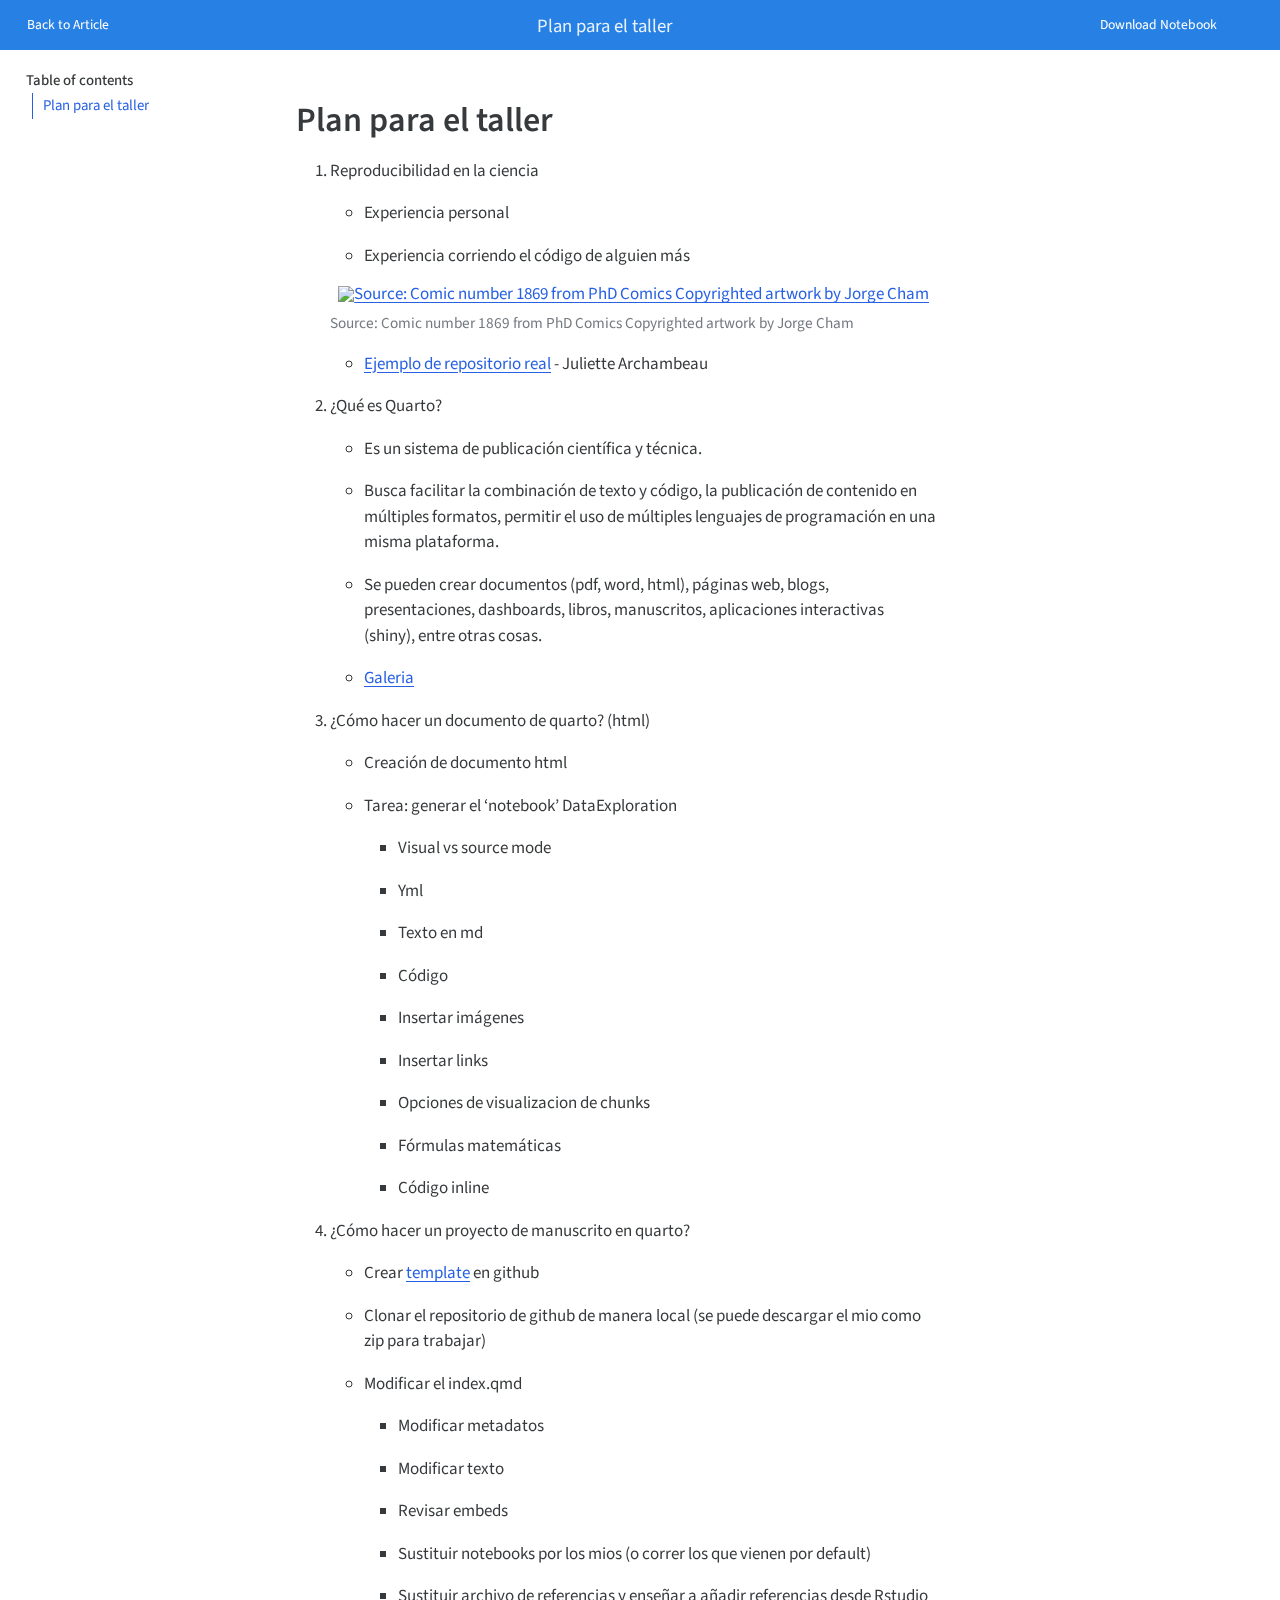
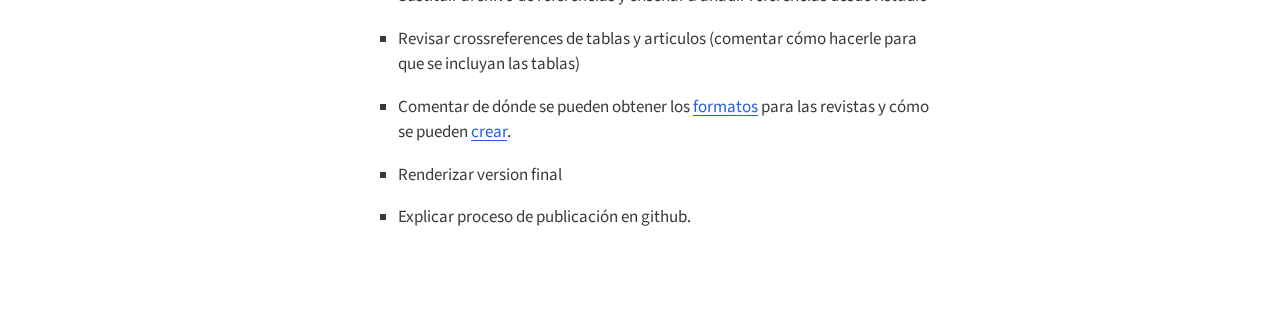
==== plan_taller-preview.html @ 6e5baad8 "Built site for gh-pages" ====
<!DOCTYPE html>
<html xmlns="http://www.w3.org/1999/xhtml" lang="en" xml:lang="en"><head>
    <meta charset="utf-8">
    <meta name="generator" content="quarto-1.7.18">

    <meta name="viewport" content="width=device-width, initial-scale=1.0, user-scalable=yes">


    <title>plan_taller</title>
    <style>
      code{white-space: pre-wrap;}
      span.smallcaps{font-variant: small-caps;}
      div.columns{display: flex; gap: min(4vw, 1.5em);}
      div.column{flex: auto; overflow-x: auto;}
      div.hanging-indent{margin-left: 1.5em; text-indent: -1.5em;}
      ul.task-list{list-style: none;}
      ul.task-list li input[type="checkbox"] {
        width: 0.8em;
        margin: 0 0.8em 0.2em -1em; /* quarto-specific, see https://github.com/quarto-dev/quarto-cli/issues/4556 */ 
        vertical-align: middle;
      }
    </style>

    <style>
      body.hypothesis-enabled #quarto-embed-header {
        padding-right: 36px;
      }

      #quarto-embed-header {
        height: 3em;
        width: 100%;
        display: flex;
        justify-content: space-between;
        align-items: center;
        border-bottom: solid 1px;
      }

      #quarto-embed-header h6 {
        font-size: 1.1em;
        padding-top: 0.6em;
        margin-left: 1em;
        margin-right: 1em;
        font-weight: 400;
      }

      #quarto-embed-header a.quarto-back-link,
      #quarto-embed-header a.quarto-download-embed {
        font-size: 0.8em;
        margin-top: 1em;
        margin-bottom: 1em;
        margin-left: 1em;
        margin-right: 1em;
      }

      .quarto-back-container {
        padding-left: 0.5em;
        display: flex;
      }

      .headroom {
          will-change: transform;
          transition: transform 200ms linear;
      }

      .headroom--pinned {
          transform: translateY(0%);
      }

      .headroom--unpinned {
          transform: translateY(-100%);
      }      
    </style>

    <script>
    window.document.addEventListener("DOMContentLoaded", function () {

      var header = window.document.querySelector("#quarto-embed-header");
      const titleBannerEl = window.document.querySelector("body > #title-block-header");
      if (titleBannerEl) {
        titleBannerEl.style.paddingTop = header.clientHeight + "px";
      }
      const contentEl = window.document.getElementById('quarto-content');
      for (const child of contentEl.children) {
        child.style.paddingTop = header.clientHeight + "px";
        child.style.marginTop = "1em";
      }

      // Use the article root if the `back` call doesn't work. This isn't perfect
      // but should typically work
      window.quartoBackToArticle = () => {
        var currentUrl = window.location.href;
        window.history.back();
        setTimeout(() => {
            // if location was not changed in 100 ms, then there is no history back
            if(currentUrl === window.location.href){              
                // redirect to site root
                window.location.href = "index.html";
            }
        }, 100);
      }

      const headroom = new window.Headroom(header, {
        tolerance: 5,
        onPin: function () {
        },
        onUnpin: function () {
        },
      });
      headroom.init();
    });
    </script>

    
<script src="site_libs/manuscript-notebook/headroom.min.js"></script>
<script src="site_libs/clipboard/clipboard.min.js"></script>
<script src="site_libs/quarto-html/quarto.js" type="module"></script>
<script src="site_libs/quarto-html/tabsets/tabsets.js" type="module"></script>
<script src="site_libs/quarto-html/popper.min.js"></script>
<script src="site_libs/quarto-html/tippy.umd.min.js"></script>
<script src="site_libs/quarto-html/anchor.min.js"></script>
<link href="site_libs/quarto-html/tippy.css" rel="stylesheet">
<link href="site_libs/quarto-html/quarto-syntax-highlighting-dark-2a7909330866b3c20f189e72479ef8f7.css" rel="stylesheet" class="quarto-color-scheme quarto-color-alternate" id="quarto-text-highlighting-styles">
<link href="site_libs/quarto-html/quarto-syntax-highlighting-c1a710b87fdbbc261b299828f9835b21.css" rel="stylesheet" class="quarto-color-scheme" id="quarto-text-highlighting-styles">
<script src="site_libs/bootstrap/bootstrap.min.js"></script>
<link href="site_libs/bootstrap/bootstrap-icons.css" rel="stylesheet">
<link href="site_libs/bootstrap/bootstrap-dark-2dfec12b44bdbc503707ba9f1c83949a.min.css" rel="stylesheet" append-hash="true" class="quarto-color-scheme quarto-color-alternate" id="quarto-bootstrap" data-mode="light">
<link href="site_libs/bootstrap/bootstrap-2dfec12b44bdbc503707ba9f1c83949a.min.css" rel="stylesheet" append-hash="true" class="quarto-color-scheme" id="quarto-bootstrap" data-mode="light">
<script src="site_libs/quarto-contrib/glightbox/glightbox.min.js"></script>
<link href="site_libs/quarto-contrib/glightbox/glightbox.min.css" rel="stylesheet">
<link href="site_libs/quarto-contrib/glightbox/lightbox.css" rel="stylesheet">
     <script async="" src="https://hypothes.is/embed.js"></script>
<script>
  window.document.addEventListener("DOMContentLoaded", function (_event) {
    document.body.classList.add('hypothesis-enabled');
  });
</script>  
      </head>

  <body class="quarto-notebook quarto-light">
    <div id="quarto-embed-header" class="headroom fixed-top bg-primary">
      
      <a onclick="window.quartoBackToArticle(); return false;" class="btn btn-primary quarto-back-link" href=""><i class="bi bi-caret-left"></i> Back to Article</a>
      <h6><i class="bi bi-journal-code"></i> Plan para el taller</h6>

            <a href="./plan_taller.md" class="btn btn-primary quarto-download-embed" download="plan_taller.md">Download Notebook</a>
          </div>

     <div id="quarto-content" class="page-columns page-rows-contents page-layout-article toc-left">
<div id="quarto-sidebar-toc-left" class="sidebar toc-left">
  <nav id="TOC" role="doc-toc" class="toc-active">
    <h2 id="toc-title">Table of contents</h2>
   
  <ul>
  <li><a href="#plan-para-el-taller" id="toc-plan-para-el-taller" class="nav-link active" data-scroll-target="#plan-para-el-taller">Plan para el taller</a></li>
  </ul>
</nav>
</div>
<div id="quarto-margin-sidebar" class="sidebar margin-sidebar zindex-bottom">
</div>
<main class="content quarto-banner-title-block" id="quarto-document-content">      <section id="plan-para-el-taller" class="level1">
<h1>Plan para el taller</h1>
<ol type="1">
<li><p>Reproducibilidad en la ciencia</p>
<ul>
<li><p>Experiencia personal</p></li>
<li><p>Experiencia corriendo el código de alguien más</p></li>
</ul>
<div class="quarto-figure quarto-figure-center">
<figure class="figure">
<p><a href="https://carpentries-incubator.github.io/reproducible-publications-quarto/fig/01-fig1.png" class="lightbox" data-gallery="quarto-lightbox-gallery-1" title="Source: Comic number 1869 from PhD Comics Copyrighted artwork by Jorge Cham"><img src="https://carpentries-incubator.github.io/reproducible-publications-quarto/fig/01-fig1.png" class="img-fluid figure-img" width="481" alt="Source: Comic number 1869 from PhD Comics Copyrighted artwork by Jorge Cham"></a></p>
<figcaption>Source: Comic number 1869 from PhD Comics Copyrighted artwork by Jorge Cham</figcaption>
</figure>
</div>
<ul>
<li><a href="https://github.com/JulietteArchambeau/GOPredEvalPinpin?tab=readme-ov-file">Ejemplo de repositorio real</a> - Juliette Archambeau</li>
</ul></li>
<li><p>¿Qué es Quarto?</p>
<ul>
<li><p>Es un sistema de publicación científica y técnica.</p></li>
<li><p>Busca facilitar la combinación de texto y código, la publicación de contenido en múltiples formatos, permitir el uso de múltiples lenguajes de programación en una misma plataforma.</p></li>
<li><p>Se pueden crear documentos (pdf, word, html), páginas web, blogs, presentaciones, dashboards, libros, manuscritos, aplicaciones interactivas (shiny), entre otras cosas.</p></li>
<li><p><a href="https://quarto.org/docs/gallery/">Galeria</a></p></li>
</ul></li>
<li><p>¿Cómo hacer un documento de quarto? (html)</p>
<ul>
<li><p>Creación de documento html</p></li>
<li><p>Tarea: generar el ‘notebook’ DataExploration</p>
<ul>
<li><p>Visual vs source mode</p></li>
<li><p>Yml</p></li>
<li><p>Texto en md</p></li>
<li><p>Código</p></li>
<li><p>Insertar imágenes</p></li>
<li><p>Insertar links</p></li>
<li><p>Opciones de visualizacion de chunks</p></li>
<li><p>Fórmulas matemáticas</p></li>
<li><p>Código inline</p></li>
</ul></li>
</ul></li>
<li><p>¿Cómo hacer un proyecto de manuscrito en quarto?</p>
<ul>
<li><p>Crear <a href="https://github.com/quarto-ext/manuscript-template-rstudio">template</a> en github</p></li>
<li><p>Clonar el repositorio de github de manera local (se puede descargar el mio como zip para trabajar)</p></li>
<li><p>Modificar el index.qmd</p>
<ul>
<li><p>Modificar metadatos</p></li>
<li><p>Modificar texto</p></li>
<li><p>Revisar embeds</p></li>
<li><p>Sustituir notebooks por los mios (o correr los que vienen por default)</p></li>
<li><p>Sustituir archivo de referencias y enseñar a añadir referencias desde Rstudio</p></li>
<li><p>Revisar crossreferences de tablas y articulos (comentar cómo hacerle para que se incluyan las tablas)</p></li>
<li><p>Comentar de dónde se pueden obtener los <a href="https://github.com/quarto-journals/">formatos</a> para las revistas y cómo se pueden <a href="https://quarto.org/docs/journals/formats.html">crear</a>.</p></li>
<li><p>Renderizar version final</p></li>
<li><p>Explicar proceso de publicación en github.</p></li>
</ul></li>
</ul></li>
</ol>
</section>
     </main>
<!-- /main column -->  <script id="quarto-html-after-body" type="application/javascript">
  window.document.addEventListener("DOMContentLoaded", function (event) {
    const icon = "";
    const anchorJS = new window.AnchorJS();
    anchorJS.options = {
      placement: 'right',
      icon: icon
    };
    anchorJS.add('.anchored');
    const isCodeAnnotation = (el) => {
      for (const clz of el.classList) {
        if (clz.startsWith('code-annotation-')) {                     
          return true;
        }
      }
      return false;
    }
    const onCopySuccess = function(e) {
      // button target
      const button = e.trigger;
      // don't keep focus
      button.blur();
      // flash "checked"
      button.classList.add('code-copy-button-checked');
      var currentTitle = button.getAttribute("title");
      button.setAttribute("title", "Copied!");
      let tooltip;
      if (window.bootstrap) {
        button.setAttribute("data-bs-toggle", "tooltip");
        button.setAttribute("data-bs-placement", "left");
        button.setAttribute("data-bs-title", "Copied!");
        tooltip = new bootstrap.Tooltip(button, 
          { trigger: "manual", 
            customClass: "code-copy-button-tooltip",
            offset: [0, -8]});
        tooltip.show();    
      }
      setTimeout(function() {
        if (tooltip) {
          tooltip.hide();
          button.removeAttribute("data-bs-title");
          button.removeAttribute("data-bs-toggle");
          button.removeAttribute("data-bs-placement");
        }
        button.setAttribute("title", currentTitle);
        button.classList.remove('code-copy-button-checked');
      }, 1000);
      // clear code selection
      e.clearSelection();
    }
    const getTextToCopy = function(trigger) {
        const codeEl = trigger.previousElementSibling.cloneNode(true);
        for (const childEl of codeEl.children) {
          if (isCodeAnnotation(childEl)) {
            childEl.remove();
          }
        }
        return codeEl.innerText;
    }
    const clipboard = new window.ClipboardJS('.code-copy-button:not([data-in-quarto-modal])', {
      text: getTextToCopy
    });
    clipboard.on('success', onCopySuccess);
    if (window.document.getElementById('quarto-embedded-source-code-modal')) {
      const clipboardModal = new window.ClipboardJS('.code-copy-button[data-in-quarto-modal]', {
        text: getTextToCopy,
        container: window.document.getElementById('quarto-embedded-source-code-modal')
      });
      clipboardModal.on('success', onCopySuccess);
    }
      var localhostRegex = new RegExp(/^(?:http|https):\/\/localhost\:?[0-9]*\//);
      var mailtoRegex = new RegExp(/^mailto:/);
        var filterRegex = new RegExp('/' + window.location.host + '/');
      var isInternal = (href) => {
          return filterRegex.test(href) || localhostRegex.test(href) || mailtoRegex.test(href);
      }
      // Inspect non-navigation links and adorn them if external
     var links = window.document.querySelectorAll('a[href]:not(.nav-link):not(.navbar-brand):not(.toc-action):not(.sidebar-link):not(.sidebar-item-toggle):not(.pagination-link):not(.no-external):not([aria-hidden]):not(.dropdown-item):not(.quarto-navigation-tool):not(.about-link)');
      for (var i=0; i<links.length; i++) {
        const link = links[i];
        if (!isInternal(link.href)) {
          // undo the damage that might have been done by quarto-nav.js in the case of
          // links that we want to consider external
          if (link.dataset.originalHref !== undefined) {
            link.href = link.dataset.originalHref;
          }
        }
      }
    function tippyHover(el, contentFn, onTriggerFn, onUntriggerFn) {
      const config = {
        allowHTML: true,
        maxWidth: 500,
        delay: 100,
        arrow: false,
        appendTo: function(el) {
            return el.parentElement;
        },
        interactive: true,
        interactiveBorder: 10,
        theme: 'quarto',
        placement: 'bottom-start',
      };
      if (contentFn) {
        config.content = contentFn;
      }
      if (onTriggerFn) {
        config.onTrigger = onTriggerFn;
      }
      if (onUntriggerFn) {
        config.onUntrigger = onUntriggerFn;
      }
      window.tippy(el, config); 
    }
    const noterefs = window.document.querySelectorAll('a[role="doc-noteref"]');
    for (var i=0; i<noterefs.length; i++) {
      const ref = noterefs[i];
      tippyHover(ref, function() {
        // use id or data attribute instead here
        let href = ref.getAttribute('data-footnote-href') || ref.getAttribute('href');
        try { href = new URL(href).hash; } catch {}
        const id = href.replace(/^#\/?/, "");
        const note = window.document.getElementById(id);
        if (note) {
          return note.innerHTML;
        } else {
          return "";
        }
      });
    }
    const xrefs = window.document.querySelectorAll('a.quarto-xref');
    const processXRef = (id, note) => {
      // Strip column container classes
      const stripColumnClz = (el) => {
        el.classList.remove("page-full", "page-columns");
        if (el.children) {
          for (const child of el.children) {
            stripColumnClz(child);
          }
        }
      }
      stripColumnClz(note)
      if (id === null || id.startsWith('sec-')) {
        // Special case sections, only their first couple elements
        const container = document.createElement("div");
        if (note.children && note.children.length > 2) {
          container.appendChild(note.children[0].cloneNode(true));
          for (let i = 1; i < note.children.length; i++) {
            const child = note.children[i];
            if (child.tagName === "P" && child.innerText === "") {
              continue;
            } else {
              container.appendChild(child.cloneNode(true));
              break;
            }
          }
          if (window.Quarto?.typesetMath) {
            window.Quarto.typesetMath(container);
          }
          return container.innerHTML
        } else {
          if (window.Quarto?.typesetMath) {
            window.Quarto.typesetMath(note);
          }
          return note.innerHTML;
        }
      } else {
        // Remove any anchor links if they are present
        const anchorLink = note.querySelector('a.anchorjs-link');
        if (anchorLink) {
          anchorLink.remove();
        }
        if (window.Quarto?.typesetMath) {
          window.Quarto.typesetMath(note);
        }
        if (note.classList.contains("callout")) {
          return note.outerHTML;
        } else {
          return note.innerHTML;
        }
      }
    }
    for (var i=0; i<xrefs.length; i++) {
      const xref = xrefs[i];
      tippyHover(xref, undefined, function(instance) {
        instance.disable();
        let url = xref.getAttribute('href');
        let hash = undefined; 
        if (url.startsWith('#')) {
          hash = url;
        } else {
          try { hash = new URL(url).hash; } catch {}
        }
        if (hash) {
          const id = hash.replace(/^#\/?/, "");
          const note = window.document.getElementById(id);
          if (note !== null) {
            try {
              const html = processXRef(id, note.cloneNode(true));
              instance.setContent(html);
            } finally {
              instance.enable();
              instance.show();
            }
          } else {
            // See if we can fetch this
            fetch(url.split('#')[0])
            .then(res => res.text())
            .then(html => {
              const parser = new DOMParser();
              const htmlDoc = parser.parseFromString(html, "text/html");
              const note = htmlDoc.getElementById(id);
              if (note !== null) {
                const html = processXRef(id, note);
                instance.setContent(html);
              } 
            }).finally(() => {
              instance.enable();
              instance.show();
            });
          }
        } else {
          // See if we can fetch a full url (with no hash to target)
          // This is a special case and we should probably do some content thinning / targeting
          fetch(url)
          .then(res => res.text())
          .then(html => {
            const parser = new DOMParser();
            const htmlDoc = parser.parseFromString(html, "text/html");
            const note = htmlDoc.querySelector('main.content');
            if (note !== null) {
              // This should only happen for chapter cross references
              // (since there is no id in the URL)
              // remove the first header
              if (note.children.length > 0 && note.children[0].tagName === "HEADER") {
                note.children[0].remove();
              }
              const html = processXRef(null, note);
              instance.setContent(html);
            } 
          }).finally(() => {
            instance.enable();
            instance.show();
          });
        }
      }, function(instance) {
      });
    }
        let selectedAnnoteEl;
        const selectorForAnnotation = ( cell, annotation) => {
          let cellAttr = 'data-code-cell="' + cell + '"';
          let lineAttr = 'data-code-annotation="' +  annotation + '"';
          const selector = 'span[' + cellAttr + '][' + lineAttr + ']';
          return selector;
        }
        const selectCodeLines = (annoteEl) => {
          const doc = window.document;
          const targetCell = annoteEl.getAttribute("data-target-cell");
          const targetAnnotation = annoteEl.getAttribute("data-target-annotation");
          const annoteSpan = window.document.querySelector(selectorForAnnotation(targetCell, targetAnnotation));
          const lines = annoteSpan.getAttribute("data-code-lines").split(",");
          const lineIds = lines.map((line) => {
            return targetCell + "-" + line;
          })
          let top = null;
          let height = null;
          let parent = null;
          if (lineIds.length > 0) {
              //compute the position of the single el (top and bottom and make a div)
              const el = window.document.getElementById(lineIds[0]);
              top = el.offsetTop;
              height = el.offsetHeight;
              parent = el.parentElement.parentElement;
            if (lineIds.length > 1) {
              const lastEl = window.document.getElementById(lineIds[lineIds.length - 1]);
              const bottom = lastEl.offsetTop + lastEl.offsetHeight;
              height = bottom - top;
            }
            if (top !== null && height !== null && parent !== null) {
              // cook up a div (if necessary) and position it 
              let div = window.document.getElementById("code-annotation-line-highlight");
              if (div === null) {
                div = window.document.createElement("div");
                div.setAttribute("id", "code-annotation-line-highlight");
                div.style.position = 'absolute';
                parent.appendChild(div);
              }
              div.style.top = top - 2 + "px";
              div.style.height = height + 4 + "px";
              div.style.left = 0;
              let gutterDiv = window.document.getElementById("code-annotation-line-highlight-gutter");
              if (gutterDiv === null) {
                gutterDiv = window.document.createElement("div");
                gutterDiv.setAttribute("id", "code-annotation-line-highlight-gutter");
                gutterDiv.style.position = 'absolute';
                const codeCell = window.document.getElementById(targetCell);
                const gutter = codeCell.querySelector('.code-annotation-gutter');
                gutter.appendChild(gutterDiv);
              }
              gutterDiv.style.top = top - 2 + "px";
              gutterDiv.style.height = height + 4 + "px";
            }
            selectedAnnoteEl = annoteEl;
          }
        };
        const unselectCodeLines = () => {
          const elementsIds = ["code-annotation-line-highlight", "code-annotation-line-highlight-gutter"];
          elementsIds.forEach((elId) => {
            const div = window.document.getElementById(elId);
            if (div) {
              div.remove();
            }
          });
          selectedAnnoteEl = undefined;
        };
          // Handle positioning of the toggle
      window.addEventListener(
        "resize",
        throttle(() => {
          elRect = undefined;
          if (selectedAnnoteEl) {
            selectCodeLines(selectedAnnoteEl);
          }
        }, 10)
      );
      function throttle(fn, ms) {
      let throttle = false;
      let timer;
        return (...args) => {
          if(!throttle) { // first call gets through
              fn.apply(this, args);
              throttle = true;
          } else { // all the others get throttled
              if(timer) clearTimeout(timer); // cancel #2
              timer = setTimeout(() => {
                fn.apply(this, args);
                timer = throttle = false;
              }, ms);
          }
        };
      }
        // Attach click handler to the DT
        const annoteDls = window.document.querySelectorAll('dt[data-target-cell]');
        for (const annoteDlNode of annoteDls) {
          annoteDlNode.addEventListener('click', (event) => {
            const clickedEl = event.target;
            if (clickedEl !== selectedAnnoteEl) {
              unselectCodeLines();
              const activeEl = window.document.querySelector('dt[data-target-cell].code-annotation-active');
              if (activeEl) {
                activeEl.classList.remove('code-annotation-active');
              }
              selectCodeLines(clickedEl);
              clickedEl.classList.add('code-annotation-active');
            } else {
              // Unselect the line
              unselectCodeLines();
              clickedEl.classList.remove('code-annotation-active');
            }
          });
        }
    const findCites = (el) => {
      const parentEl = el.parentElement;
      if (parentEl) {
        const cites = parentEl.dataset.cites;
        if (cites) {
          return {
            el,
            cites: cites.split(' ')
          };
        } else {
          return findCites(el.parentElement)
        }
      } else {
        return undefined;
      }
    };
    var bibliorefs = window.document.querySelectorAll('a[role="doc-biblioref"]');
    for (var i=0; i<bibliorefs.length; i++) {
      const ref = bibliorefs[i];
      const citeInfo = findCites(ref);
      if (citeInfo) {
        tippyHover(citeInfo.el, function() {
          var popup = window.document.createElement('div');
          citeInfo.cites.forEach(function(cite) {
            var citeDiv = window.document.createElement('div');
            citeDiv.classList.add('hanging-indent');
            citeDiv.classList.add('csl-entry');
            var biblioDiv = window.document.getElementById('ref-' + cite);
            if (biblioDiv) {
              citeDiv.innerHTML = biblioDiv.innerHTML;
            }
            popup.appendChild(citeDiv);
          });
          return popup.innerHTML;
        });
      }
    }
  });
  </script>  </div> <!-- /content -->  <script>var lightboxQuarto = GLightbox({"closeEffect":"zoom","descPosition":"bottom","loop":false,"openEffect":"zoom","selector":".lightbox"});
(function() {
  let previousOnload = window.onload;
  window.onload = () => {
    if (previousOnload) {
      previousOnload();
    }
    lightboxQuarto.on('slide_before_load', (data) => {
      const { slideIndex, slideNode, slideConfig, player, trigger } = data;
      const href = trigger.getAttribute('href');
      if (href !== null) {
        const imgEl = window.document.querySelector(`a[href="${href}"] img`);
        if (imgEl !== null) {
          const srcAttr = imgEl.getAttribute("src");
          if (srcAttr && srcAttr.startsWith("data:")) {
            slideConfig.href = srcAttr;
          }
        }
      } 
    });
  
    lightboxQuarto.on('slide_after_load', (data) => {
      const { slideIndex, slideNode, slideConfig, player, trigger } = data;
      if (window.Quarto?.typesetMath) {
        window.Quarto.typesetMath(slideNode);
      }
    });
  
  };
  
})();
          </script> 
  
</body></html>
---- site_libs/quarto-html/quarto-syntax-highlighting-dark-2a7909330866b3c20f189e72479ef8f7.css ----
/* quarto syntax highlight colors */
:root {
  --quarto-hl-al-color: #f07178;
  --quarto-hl-an-color: #d4d0ab;
  --quarto-hl-at-color: #00e0e0;
  --quarto-hl-bn-color: #d4d0ab;
  --quarto-hl-bu-color: #abe338;
  --quarto-hl-ch-color: #abe338;
  --quarto-hl-co-color: #f8f8f2;
  --quarto-hl-cv-color: #ffd700;
  --quarto-hl-cn-color: #ffd700;
  --quarto-hl-cf-color: #ffa07a;
  --quarto-hl-dt-color: #ffa07a;
  --quarto-hl-dv-color: #d4d0ab;
  --quarto-hl-do-color: #f8f8f2;
  --quarto-hl-er-color: #f07178;
  --quarto-hl-ex-color: #00e0e0;
  --quarto-hl-fl-color: #d4d0ab;
  --quarto-hl-fu-color: #ffa07a;
  --quarto-hl-im-color: #abe338;
  --quarto-hl-in-color: #d4d0ab;
  --quarto-hl-kw-color: #ffa07a;
  --quarto-hl-op-color: #ffa07a;
  --quarto-hl-ot-color: #00e0e0;
  --quarto-hl-pp-color: #dcc6e0;
  --quarto-hl-re-color: #00e0e0;
  --quarto-hl-sc-color: #abe338;
  --quarto-hl-ss-color: #abe338;
  --quarto-hl-st-color: #abe338;
  --quarto-hl-va-color: #00e0e0;
  --quarto-hl-vs-color: #abe338;
  --quarto-hl-wa-color: #dcc6e0;
}

/* other quarto variables */
:root {
  --quarto-font-monospace: SFMono-Regular, Menlo, Monaco, Consolas, "Liberation Mono", "Courier New", monospace;
}

code span.al {
  background-color: #2a0f15;
  font-weight: bold;
  color: #f07178;
}

code span.an {
  color: #d4d0ab;
}

code span.at {
  color: #00e0e0;
}

code span.bn {
  color: #d4d0ab;
}

code span.bu {
  color: #abe338;
}

code span.ch {
  color: #abe338;
}

code span.co {
  font-style: italic;
  color: #f8f8f2;
}

code span.cv {
  color: #ffd700;
}

code span.cn {
  color: #ffd700;
}

code span.cf {
  font-weight: bold;
  color: #ffa07a;
}

code span.dt {
  color: #ffa07a;
}

code span.dv {
  color: #d4d0ab;
}

code span.do {
  color: #f8f8f2;
}

code span.er {
  color: #f07178;
  text-decoration: underline;
}

code span.ex {
  font-weight: bold;
  color: #00e0e0;
}

code span.fl {
  color: #d4d0ab;
}

code span.fu {
  color: #ffa07a;
}

code span.im {
  color: #abe338;
}

code span.in {
  color: #d4d0ab;
}

code span.kw {
  font-weight: bold;
  color: #ffa07a;
}

pre > code.sourceCode > span {
  color: #f8f8f2;
}

code span {
  color: #f8f8f2;
}

code.sourceCode > span {
  color: #f8f8f2;
}

div.sourceCode,
div.sourceCode pre.sourceCode {
  color: #f8f8f2;
}

code span.op {
  color: #ffa07a;
}

code span.ot {
  color: #00e0e0;
}

code span.pp {
  color: #dcc6e0;
}

code span.re {
  background-color: #f8f8f2;
  color: #00e0e0;
}

code span.sc {
  color: #abe338;
}

code span.ss {
  color: #abe338;
}

code span.st {
  color: #abe338;
}

code span.va {
  color: #00e0e0;
}

code span.vs {
  color: #abe338;
}

code span.wa {
  color: #dcc6e0;
}

.prevent-inlining {
  content: "</";
}

/*# sourceMappingURL=17ecdfc390145b8bdc88491e343ee7b1.css.map */
---- site_libs/quarto-html/quarto-syntax-highlighting-c1a710b87fdbbc261b299828f9835b21.css ----
/* quarto syntax highlight colors */
:root {
  --quarto-hl-ot-color: #003B4F;
  --quarto-hl-at-color: #657422;
  --quarto-hl-ss-color: #20794D;
  --quarto-hl-an-color: #5E5E5E;
  --quarto-hl-fu-color: #4758AB;
  --quarto-hl-st-color: #20794D;
  --quarto-hl-cf-color: #003B4F;
  --quarto-hl-op-color: #5E5E5E;
  --quarto-hl-er-color: #AD0000;
  --quarto-hl-bn-color: #AD0000;
  --quarto-hl-al-color: #AD0000;
  --quarto-hl-va-color: #111111;
  --quarto-hl-bu-color: inherit;
  --quarto-hl-ex-color: inherit;
  --quarto-hl-pp-color: #AD0000;
  --quarto-hl-in-color: #5E5E5E;
  --quarto-hl-vs-color: #20794D;
  --quarto-hl-wa-color: #5E5E5E;
  --quarto-hl-do-color: #5E5E5E;
  --quarto-hl-im-color: #00769E;
  --quarto-hl-ch-color: #20794D;
  --quarto-hl-dt-color: #AD0000;
  --quarto-hl-fl-color: #AD0000;
  --quarto-hl-co-color: #5E5E5E;
  --quarto-hl-cv-color: #5E5E5E;
  --quarto-hl-cn-color: #8f5902;
  --quarto-hl-sc-color: #5E5E5E;
  --quarto-hl-dv-color: #AD0000;
  --quarto-hl-kw-color: #003B4F;
}

/* other quarto variables */
:root {
  --quarto-font-monospace: SFMono-Regular, Menlo, Monaco, Consolas, "Liberation Mono", "Courier New", monospace;
}

pre > code.sourceCode > span {
  color: #003B4F;
}

code span {
  color: #003B4F;
}

code.sourceCode > span {
  color: #003B4F;
}

div.sourceCode,
div.sourceCode pre.sourceCode {
  color: #003B4F;
}

code span.ot {
  color: #003B4F;
  font-style: inherit;
}

code span.at {
  color: #657422;
  font-style: inherit;
}

code span.ss {
  color: #20794D;
  font-style: inherit;
}

code span.an {
  color: #5E5E5E;
  font-style: inherit;
}

code span.fu {
  color: #4758AB;
  font-style: inherit;
}

code span.st {
  color: #20794D;
  font-style: inherit;
}

code span.cf {
  color: #003B4F;
  font-weight: bold;
  font-style: inherit;
}

code span.op {
  color: #5E5E5E;
  font-style: inherit;
}

code span.er {
  color: #AD0000;
  font-style: inherit;
}

code span.bn {
  color: #AD0000;
  font-style: inherit;
}

code span.al {
  color: #AD0000;
  font-style: inherit;
}

code span.va {
  color: #111111;
  font-style: inherit;
}

code span.bu {
  font-style: inherit;
}

code span.ex {
  font-style: inherit;
}

code span.pp {
  color: #AD0000;
  font-style: inherit;
}

code span.in {
  color: #5E5E5E;
  font-style: inherit;
}

code span.vs {
  color: #20794D;
  font-style: inherit;
}

code span.wa {
  color: #5E5E5E;
  font-style: italic;
}

code span.do {
  color: #5E5E5E;
  font-style: italic;
}

code span.im {
  color: #00769E;
  font-style: inherit;
}

code span.ch {
  color: #20794D;
  font-style: inherit;
}

code span.dt {
  color: #AD0000;
  font-style: inherit;
}

code span.fl {
  color: #AD0000;
  font-style: inherit;
}

code span.co {
  color: #5E5E5E;
  font-style: inherit;
}

code span.cv {
  color: #5E5E5E;
  font-style: italic;
}

code span.cn {
  color: #8f5902;
  font-style: inherit;
}

code span.sc {
  color: #5E5E5E;
  font-style: inherit;
}

code span.dv {
  color: #AD0000;
  font-style: inherit;
}

code span.kw {
  color: #003B4F;
  font-weight: bold;
  font-style: inherit;
}

.prevent-inlining {
  content: "</";
}

/*# sourceMappingURL=7e6e75a4d9c3d1d3dae261d4f08c2a22.css.map */
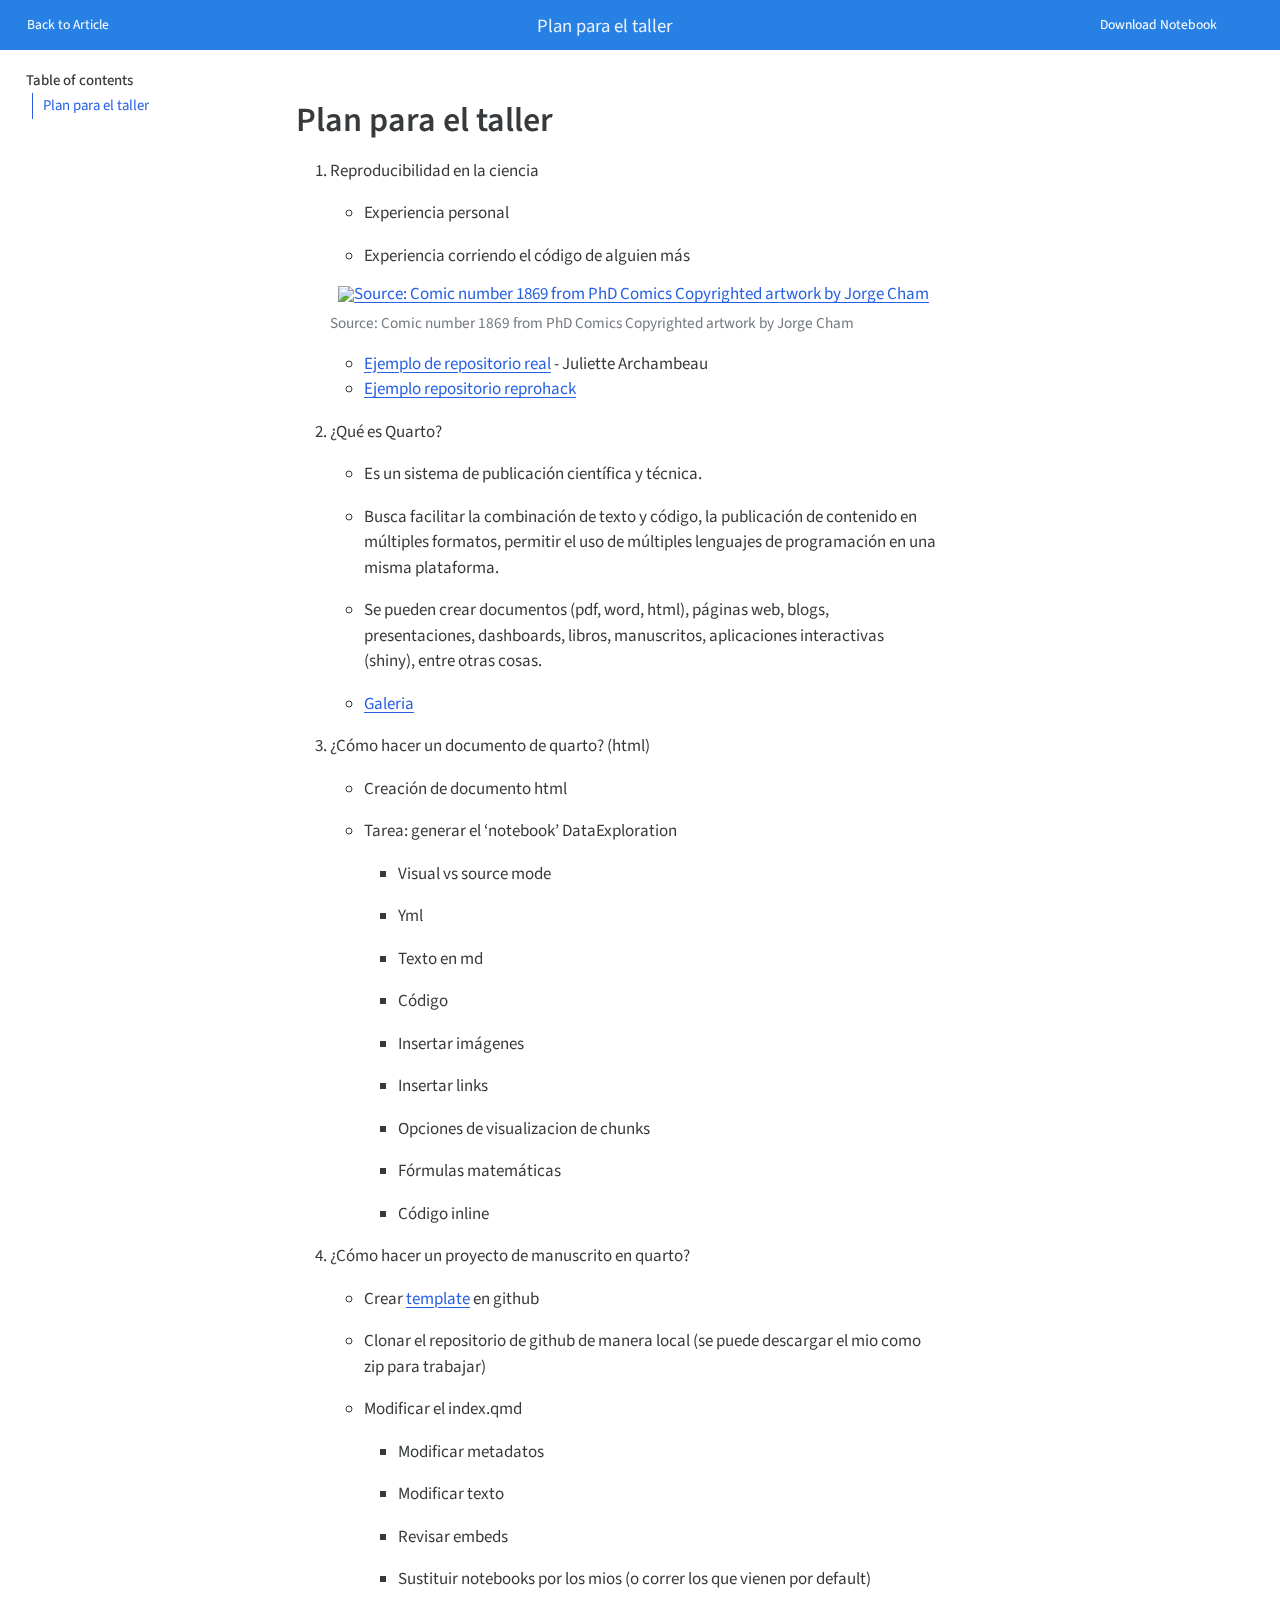
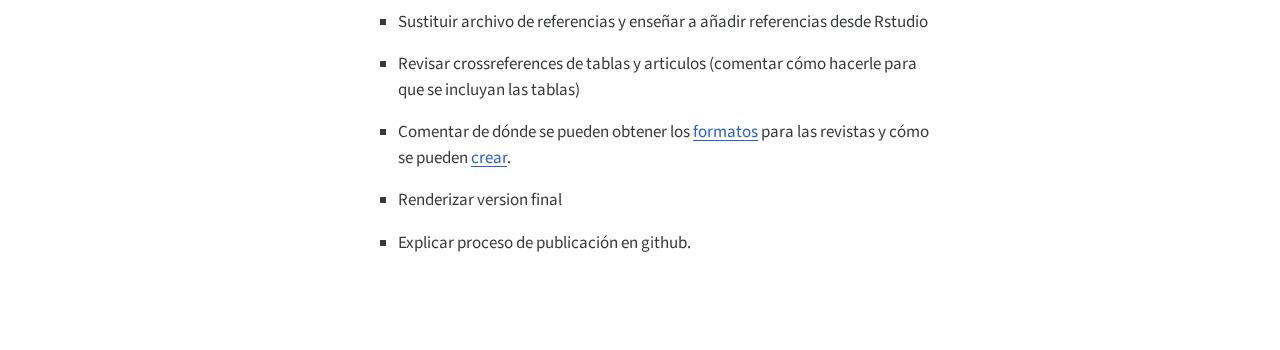
==== commit a98f3dc0: "Built site for gh-pages" ====
--- a/plan_taller-preview.html
+++ b/plan_taller-preview.html
@@ -173,6 +173,7 @@
 </div>
 <ul>
 <li><a href="https://github.com/JulietteArchambeau/GOPredEvalPinpin?tab=readme-ov-file">Ejemplo de repositorio real</a> - Juliette Archambeau</li>
+<li><a href="https://r-ladies-morelia.github.io/Reprohack2024/Grupo2/docs/index.html">Ejemplo repositorio reprohack</a></li>
 </ul></li>
 <li><p>¿Qué es Quarto?</p>
 <ul>
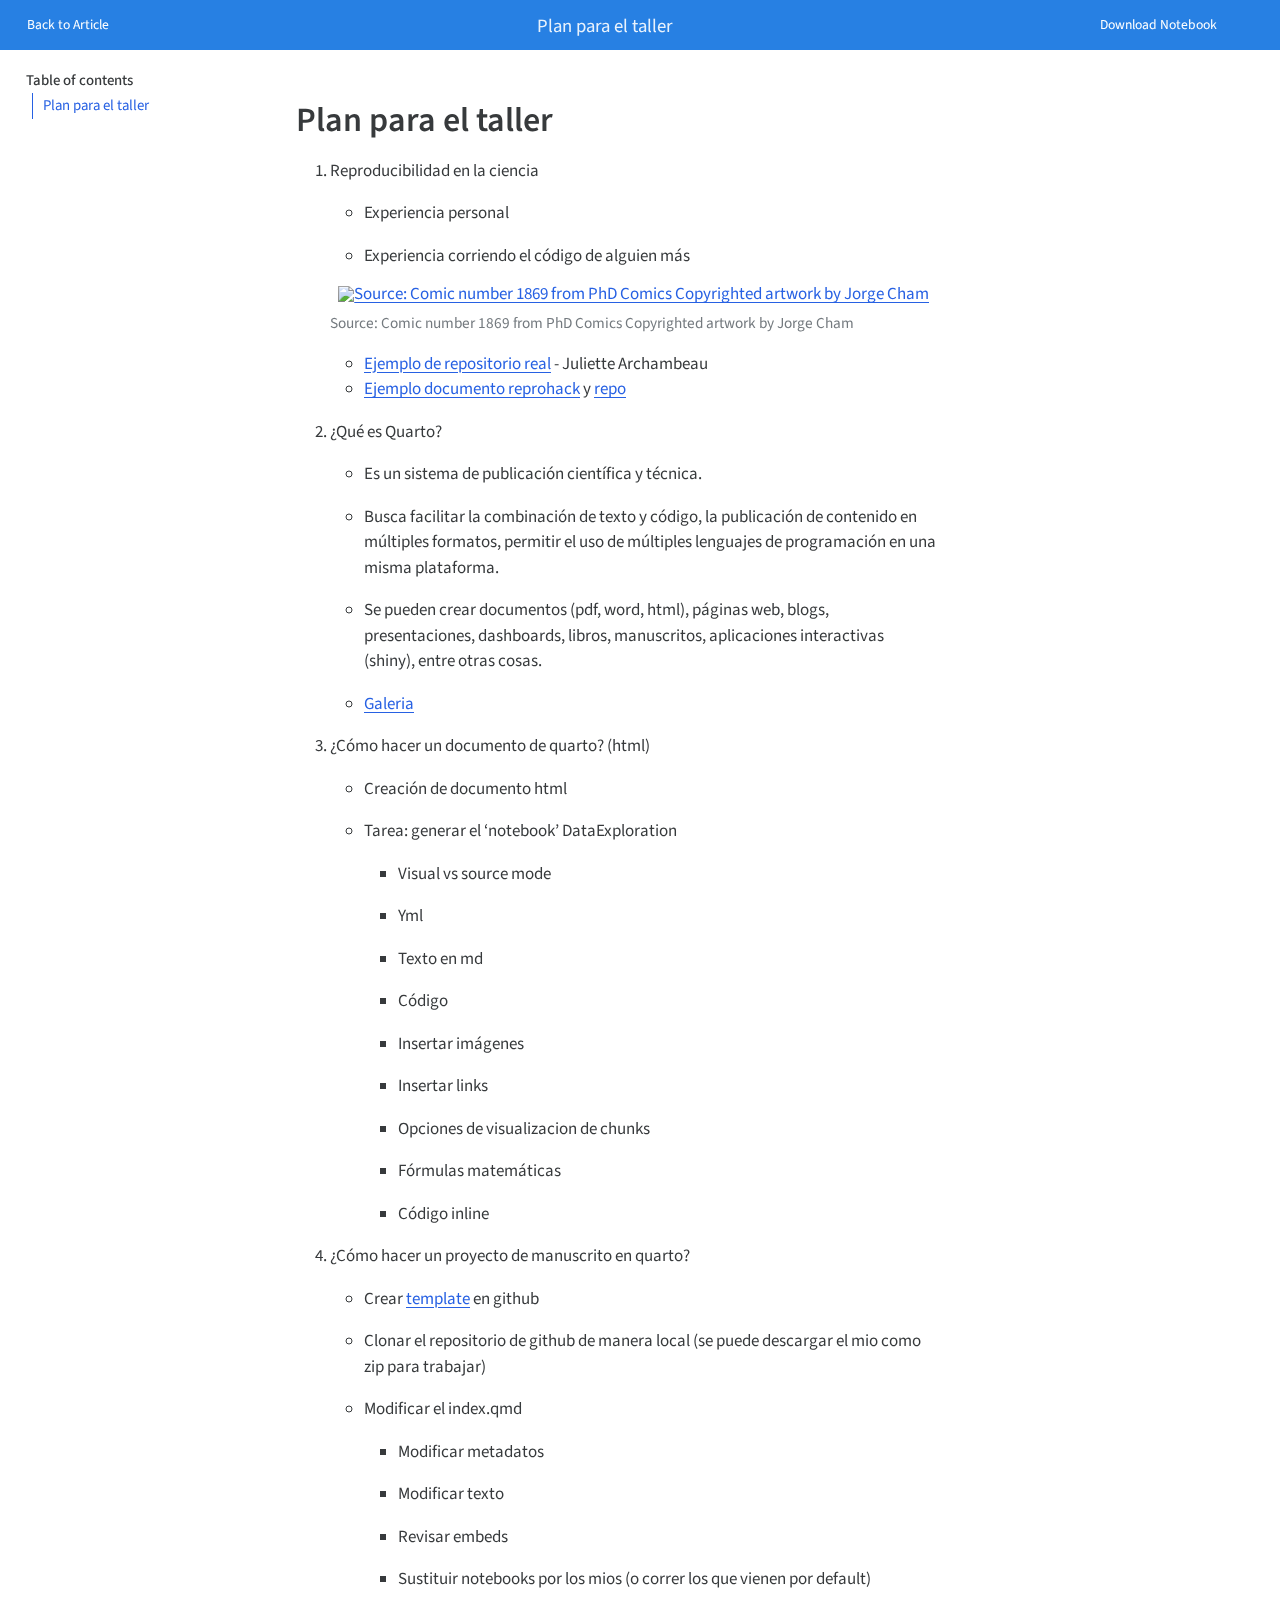
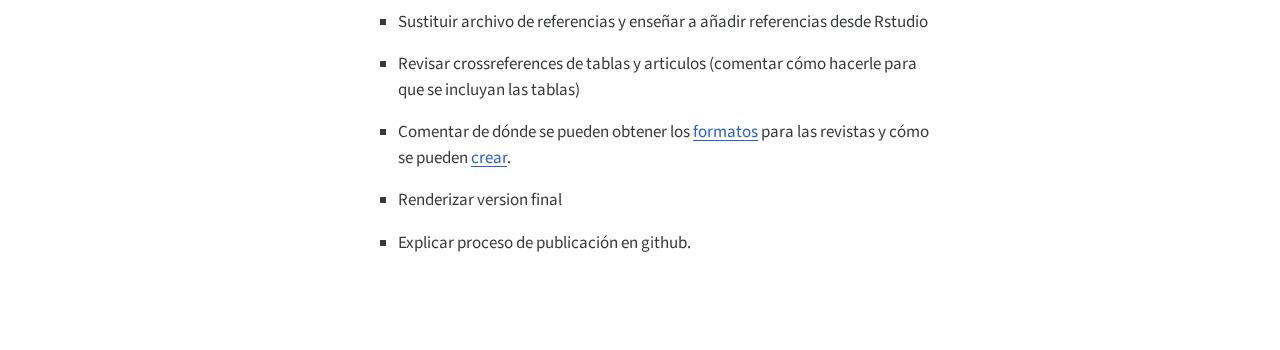
==== commit e118849a: "Built site for gh-pages" ====
--- a/plan_taller-preview.html
+++ b/plan_taller-preview.html
@@ -173,7 +173,7 @@
 </div>
 <ul>
 <li><a href="https://github.com/JulietteArchambeau/GOPredEvalPinpin?tab=readme-ov-file">Ejemplo de repositorio real</a> - Juliette Archambeau</li>
-<li><a href="https://r-ladies-morelia.github.io/Reprohack2024/Grupo2/docs/index.html">Ejemplo repositorio reprohack</a></li>
+<li><a href="https://r-ladies-morelia.github.io/Reprohack2024/Grupo2/docs/index.html">Ejemplo documento reprohack</a> y <a href="https://github.com/R-Ladies-Morelia/Reprohack2024/tree/main/Grupo2">repo</a></li>
 </ul></li>
 <li><p>¿Qué es Quarto?</p>
 <ul>
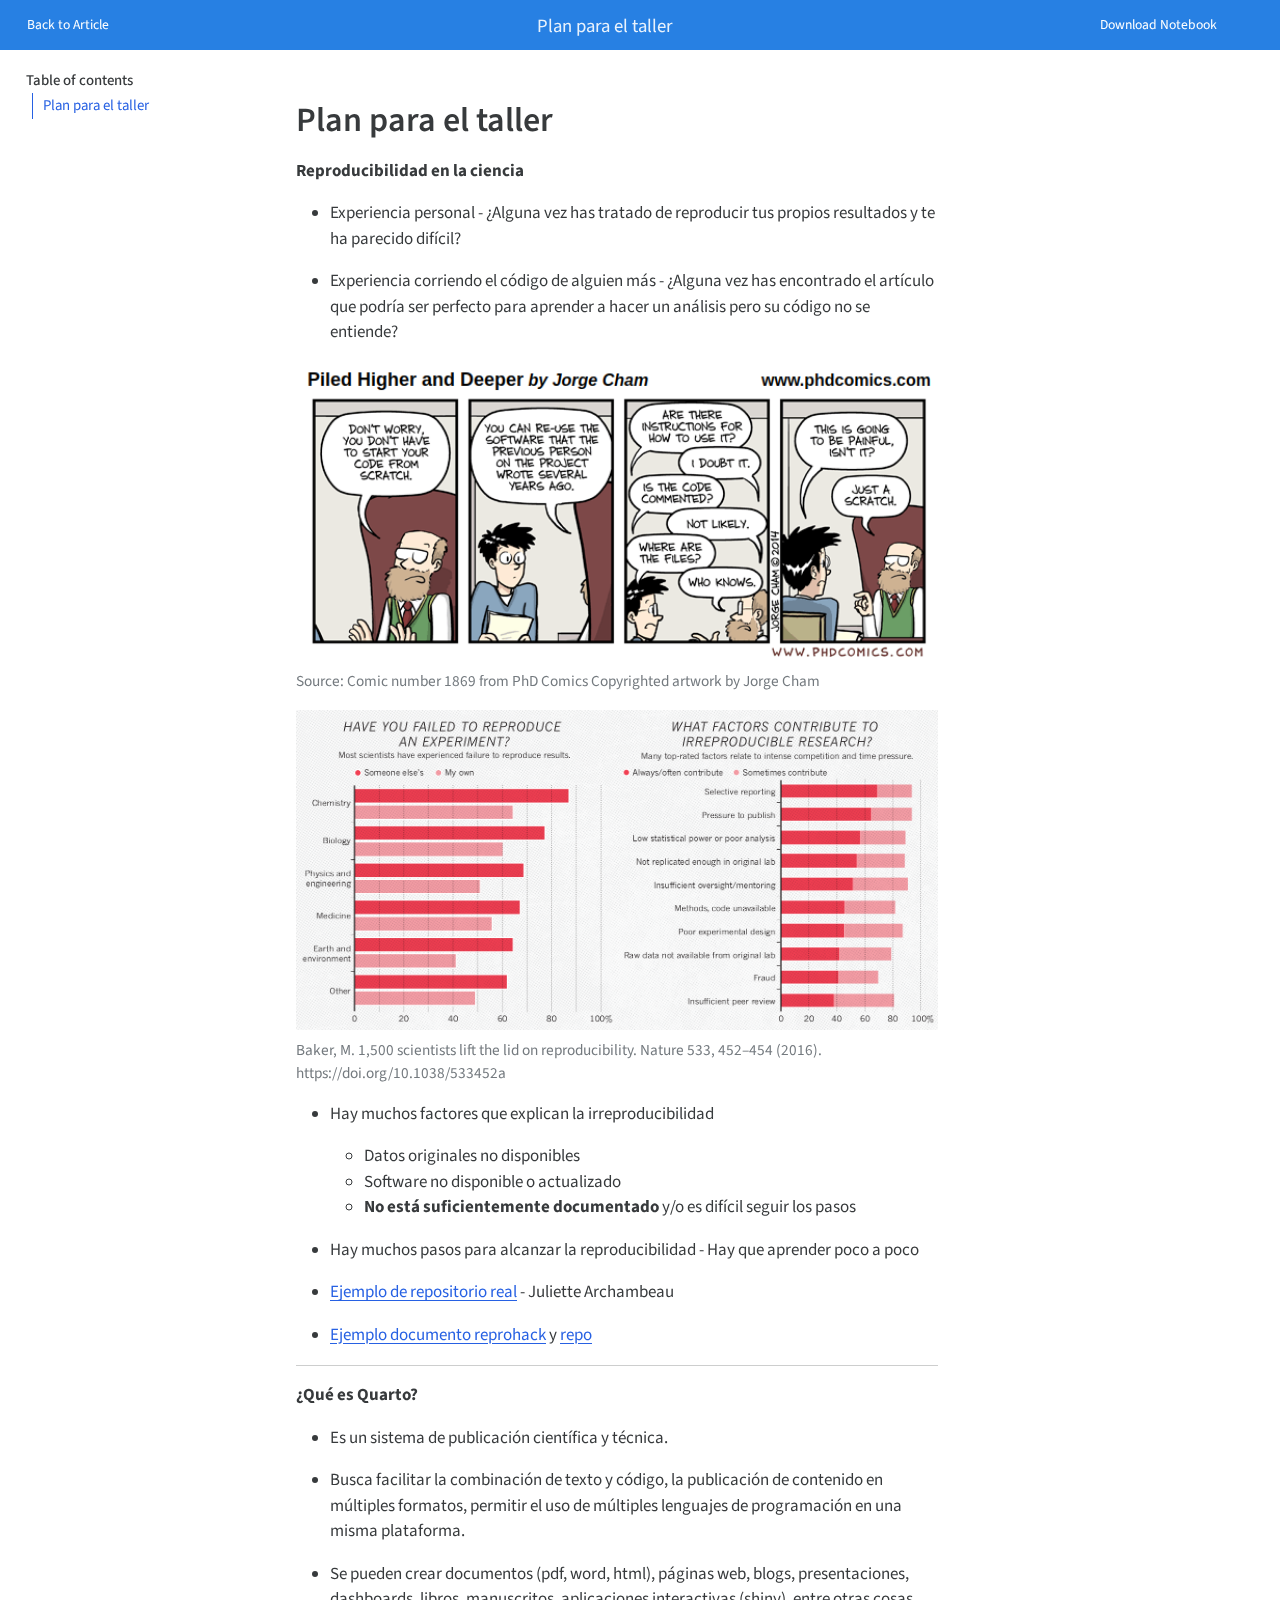
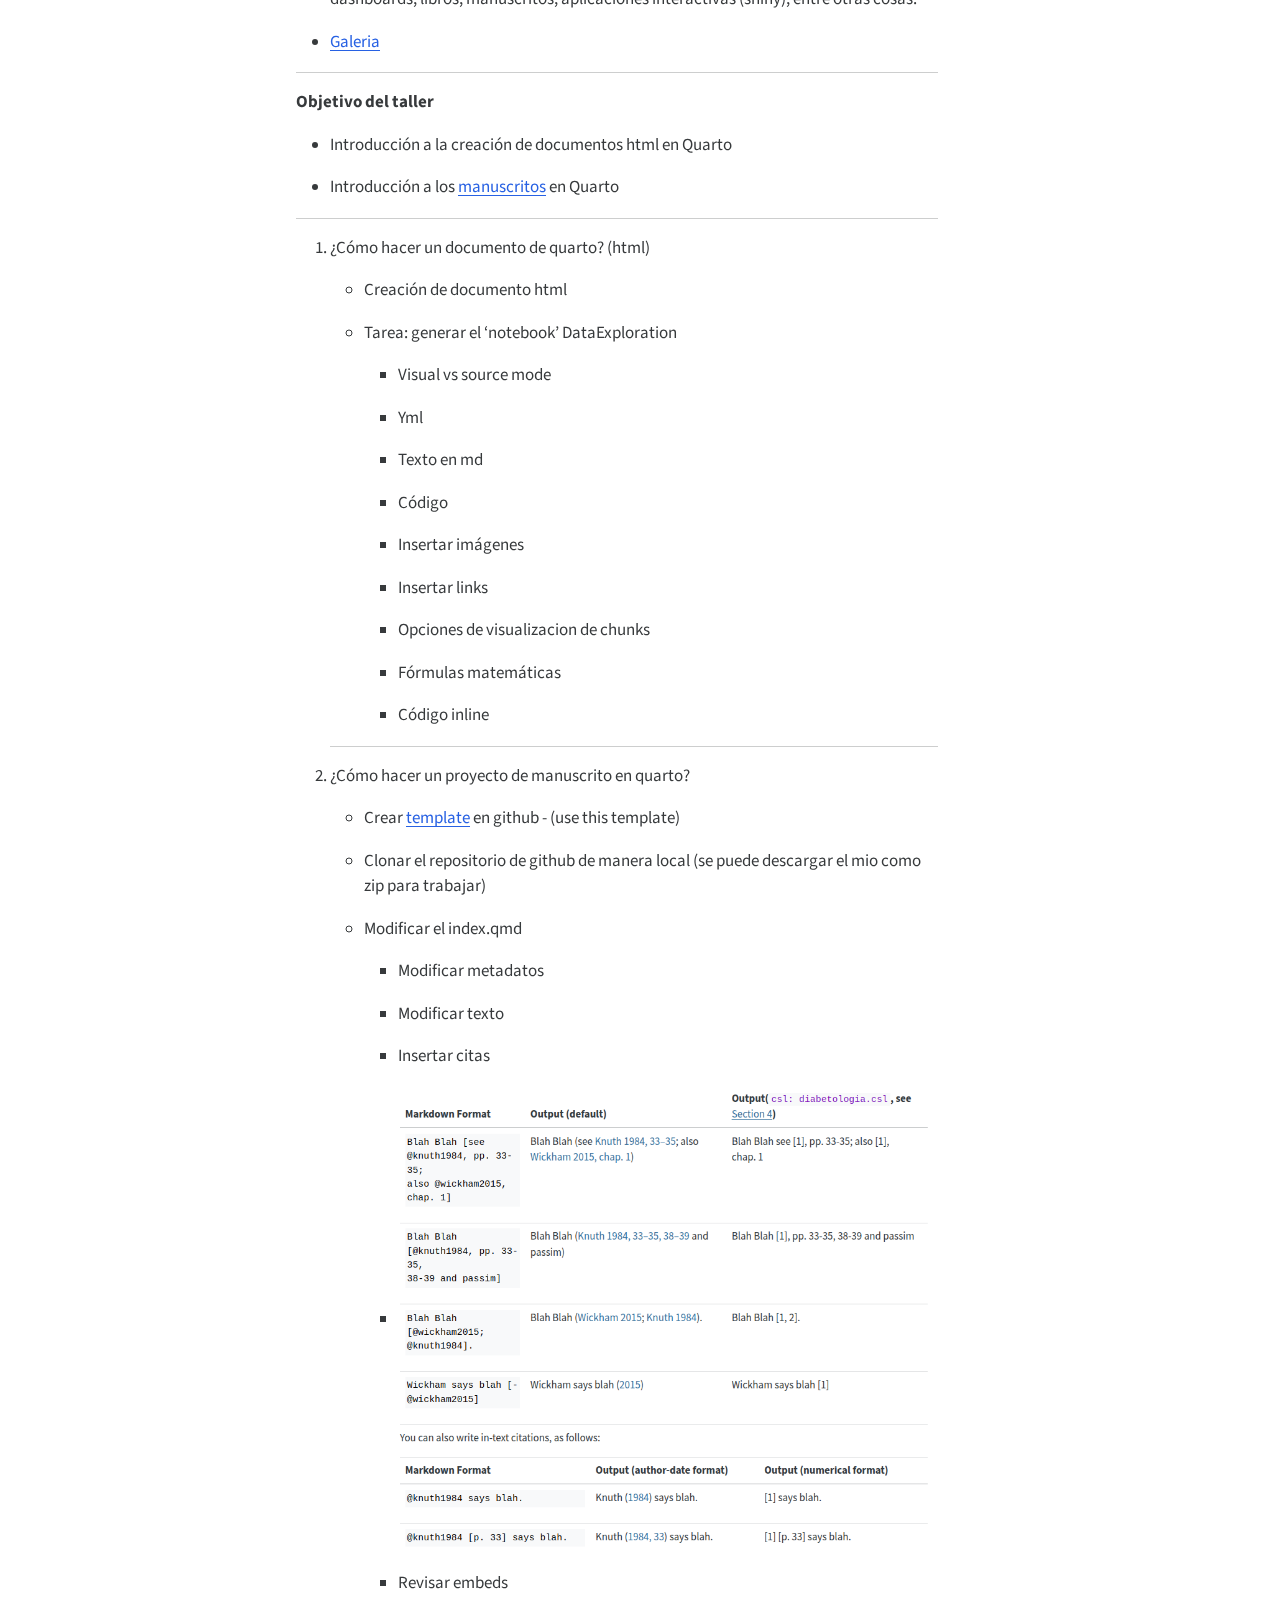
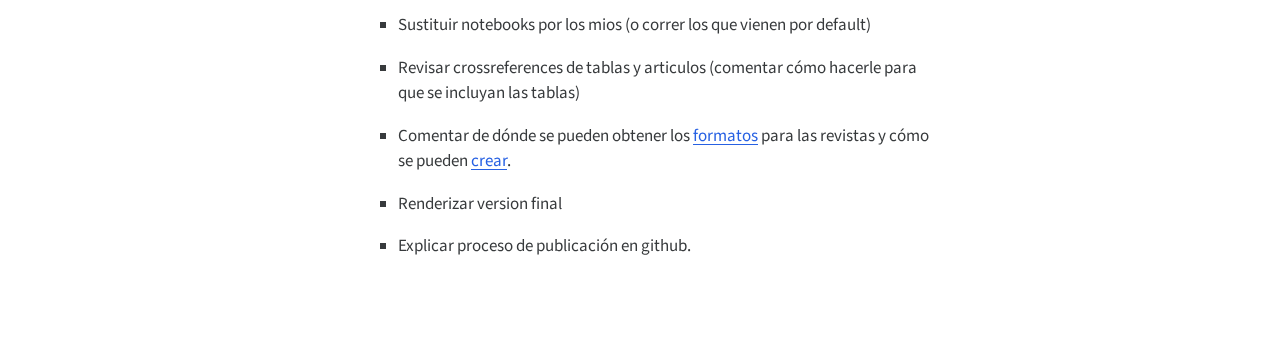
==== commit 5a9925ad: "Built site for gh-pages" ====
--- a/plan_taller-preview.html
+++ b/plan_taller-preview.html
@@ -1,7 +1,7 @@
 <!DOCTYPE html>
 <html xmlns="http://www.w3.org/1999/xhtml" lang="en" xml:lang="en"><head>
     <meta charset="utf-8">
-    <meta name="generator" content="quarto-1.7.18">
+    <meta name="generator" content="quarto-1.7.19">
 
     <meta name="viewport" content="width=device-width, initial-scale=1.0, user-scalable=yes">
 
@@ -119,12 +119,12 @@
 <script src="site_libs/quarto-html/tippy.umd.min.js"></script>
 <script src="site_libs/quarto-html/anchor.min.js"></script>
 <link href="site_libs/quarto-html/tippy.css" rel="stylesheet">
-<link href="site_libs/quarto-html/quarto-syntax-highlighting-dark-2a7909330866b3c20f189e72479ef8f7.css" rel="stylesheet" class="quarto-color-scheme quarto-color-alternate" id="quarto-text-highlighting-styles">
-<link href="site_libs/quarto-html/quarto-syntax-highlighting-c1a710b87fdbbc261b299828f9835b21.css" rel="stylesheet" class="quarto-color-scheme" id="quarto-text-highlighting-styles">
+<link href="site_libs/quarto-html/quarto-syntax-highlighting-dark-2f888a9df4d438511fe441eb1046b373.css" rel="stylesheet" class="quarto-color-scheme quarto-color-alternate" id="quarto-text-highlighting-styles">
+<link href="site_libs/quarto-html/quarto-syntax-highlighting-a90412ab12e10e4c76bfe8821856a4ea.css" rel="stylesheet" class="quarto-color-scheme" id="quarto-text-highlighting-styles">
 <script src="site_libs/bootstrap/bootstrap.min.js"></script>
 <link href="site_libs/bootstrap/bootstrap-icons.css" rel="stylesheet">
-<link href="site_libs/bootstrap/bootstrap-dark-2dfec12b44bdbc503707ba9f1c83949a.min.css" rel="stylesheet" append-hash="true" class="quarto-color-scheme quarto-color-alternate" id="quarto-bootstrap" data-mode="light">
-<link href="site_libs/bootstrap/bootstrap-2dfec12b44bdbc503707ba9f1c83949a.min.css" rel="stylesheet" append-hash="true" class="quarto-color-scheme" id="quarto-bootstrap" data-mode="light">
+<link href="site_libs/bootstrap/bootstrap-dark-3633567391c49fee829cf872490df673.min.css" rel="stylesheet" append-hash="true" class="quarto-color-scheme quarto-color-alternate" id="quarto-bootstrap" data-mode="light">
+<link href="site_libs/bootstrap/bootstrap-3633567391c49fee829cf872490df673.min.css" rel="stylesheet" append-hash="true" class="quarto-color-scheme" id="quarto-bootstrap" data-mode="light">
 <script src="site_libs/quarto-contrib/glightbox/glightbox.min.js"></script>
 <link href="site_libs/quarto-contrib/glightbox/glightbox.min.css" rel="stylesheet">
 <link href="site_libs/quarto-contrib/glightbox/lightbox.css" rel="stylesheet">
@@ -159,29 +159,50 @@
 </div>
 <main class="content quarto-banner-title-block" id="quarto-document-content">      <section id="plan-para-el-taller" class="level1">
 <h1>Plan para el taller</h1>
-<ol type="1">
-<li><p>Reproducibilidad en la ciencia</p>
-<ul>
-<li><p>Experiencia personal</p></li>
-<li><p>Experiencia corriendo el código de alguien más</p></li>
+<p><strong>Reproducibilidad en la ciencia</strong></p>
+<ul>
+<li><p>Experiencia personal - ¿Alguna vez has tratado de reproducir tus propios resultados y te ha parecido difícil?</p></li>
+<li><p>Experiencia corriendo el código de alguien más - ¿Alguna vez has encontrado el artículo que podría ser perfecto para aprender a hacer un análisis pero su código no se entiende?</p></li>
 </ul>
 <div class="quarto-figure quarto-figure-center">
 <figure class="figure">
-<p><a href="https://carpentries-incubator.github.io/reproducible-publications-quarto/fig/01-fig1.png" class="lightbox" data-gallery="quarto-lightbox-gallery-1" title="Source: Comic number 1869 from PhD Comics Copyrighted artwork by Jorge Cham"><img src="https://carpentries-incubator.github.io/reproducible-publications-quarto/fig/01-fig1.png" class="img-fluid figure-img" width="481" alt="Source: Comic number 1869 from PhD Comics Copyrighted artwork by Jorge Cham"></a></p>
+<p><a href="img/chiste.png" class="lightbox" data-gallery="quarto-lightbox-gallery-1" title="Source: Comic number 1869 from PhD Comics Copyrighted artwork by Jorge Cham"><img src="img/chiste.png" class="img-fluid figure-img" width="674" alt="Source: Comic number 1869 from PhD Comics Copyrighted artwork by Jorge Cham"></a></p>
 <figcaption>Source: Comic number 1869 from PhD Comics Copyrighted artwork by Jorge Cham</figcaption>
 </figure>
 </div>
-<ul>
-<li><a href="https://github.com/JulietteArchambeau/GOPredEvalPinpin?tab=readme-ov-file">Ejemplo de repositorio real</a> - Juliette Archambeau</li>
-<li><a href="https://r-ladies-morelia.github.io/Reprohack2024/Grupo2/docs/index.html">Ejemplo documento reprohack</a> y <a href="https://github.com/R-Ladies-Morelia/Reprohack2024/tree/main/Grupo2">repo</a></li>
+<div class="quarto-figure quarto-figure-center">
+<figure class="figure">
+<p><a href="img/crisis.png" class="lightbox" data-gallery="quarto-lightbox-gallery-2" title="Baker, M. 1,500 scientists lift the lid on reproducibility. Nature 533, 452–454 (2016). https://doi.org/10.1038/533452a"><img src="img/crisis.png" class="img-fluid figure-img" width="1024" alt="Baker, M. 1,500 scientists lift the lid on reproducibility. Nature 533, 452–454 (2016). https://doi.org/10.1038/533452a"></a></p>
+<figcaption>Baker, M. 1,500 scientists lift the lid on reproducibility. Nature 533, 452–454 (2016). https://doi.org/10.1038/533452a</figcaption>
+</figure>
+</div>
+<ul>
+<li><p>Hay muchos factores que explican la irreproducibilidad</p>
+<ul>
+<li>Datos originales no disponibles</li>
+<li>Software no disponible o actualizado</li>
+<li><strong>No está suficientemente documentado</strong> y/o es difícil seguir los pasos</li>
 </ul></li>
-<li><p>¿Qué es Quarto?</p>
+<li><p>Hay muchos pasos para alcanzar la reproducibilidad - Hay que aprender poco a poco</p></li>
+<li><p><a href="https://github.com/JulietteArchambeau/GOPredEvalPinpin?tab=readme-ov-file">Ejemplo de repositorio real</a> - Juliette Archambeau</p></li>
+<li><p><a href="https://r-ladies-morelia.github.io/Reprohack2024/Grupo2/docs/index.html">Ejemplo documento reprohack</a> y <a href="https://github.com/R-Ladies-Morelia/Reprohack2024/tree/main/Grupo2">repo</a></p></li>
+</ul>
+<hr>
+<p><strong>¿Qué es Quarto?</strong></p>
 <ul>
 <li><p>Es un sistema de publicación científica y técnica.</p></li>
 <li><p>Busca facilitar la combinación de texto y código, la publicación de contenido en múltiples formatos, permitir el uso de múltiples lenguajes de programación en una misma plataforma.</p></li>
 <li><p>Se pueden crear documentos (pdf, word, html), páginas web, blogs, presentaciones, dashboards, libros, manuscritos, aplicaciones interactivas (shiny), entre otras cosas.</p></li>
 <li><p><a href="https://quarto.org/docs/gallery/">Galeria</a></p></li>
-</ul></li>
+</ul>
+<hr>
+<p><strong>Objetivo del taller</strong></p>
+<ul>
+<li><p>Introducción a la creación de documentos html en Quarto</p></li>
+<li><p>Introducción a los <a href="https://sofiazorrilla.github.io/taller_quarto_ms/">manuscritos</a> en Quarto</p></li>
+</ul>
+<hr>
+<ol type="1">
 <li><p>¿Cómo hacer un documento de quarto? (html)</p>
 <ul>
 <li><p>Creación de documento html</p></li>
@@ -197,18 +218,20 @@
 <li><p>Fórmulas matemáticas</p></li>
 <li><p>Código inline</p></li>
 </ul></li>
-</ul></li>
+</ul>
+<hr></li>
 <li><p>¿Cómo hacer un proyecto de manuscrito en quarto?</p>
 <ul>
-<li><p>Crear <a href="https://github.com/quarto-ext/manuscript-template-rstudio">template</a> en github</p></li>
+<li><p>Crear <a href="https://github.com/quarto-ext/manuscript-template-rstudio">template</a> en github - (use this template)</p></li>
 <li><p>Clonar el repositorio de github de manera local (se puede descargar el mio como zip para trabajar)</p></li>
 <li><p>Modificar el index.qmd</p>
 <ul>
 <li><p>Modificar metadatos</p></li>
 <li><p>Modificar texto</p></li>
+<li><p>Insertar citas</p></li>
+<li><p><a href="https://quarto.org/docs/authoring/citations.html"><img src="img/citas.png" class="img-fluid"></a></p></li>
 <li><p>Revisar embeds</p></li>
 <li><p>Sustituir notebooks por los mios (o correr los que vienen por default)</p></li>
-<li><p>Sustituir archivo de referencias y enseñar a añadir referencias desde Rstudio</p></li>
 <li><p>Revisar crossreferences de tablas y articulos (comentar cómo hacerle para que se incluyan las tablas)</p></li>
 <li><p>Comentar de dónde se pueden obtener los <a href="https://github.com/quarto-journals/">formatos</a> para las revistas y cómo se pueden <a href="https://quarto.org/docs/journals/formats.html">crear</a>.</p></li>
 <li><p>Renderizar version final</p></li>
--- a/site_libs/quarto-html/quarto-syntax-highlighting-dark-2f888a9df4d438511fe441eb1046b373.css
+++ b/site_libs/quarto-html/quarto-syntax-highlighting-dark-2f888a9df4d438511fe441eb1046b373.css
@@ -0,0 +1,189 @@
+/* quarto syntax highlight colors */
+:root {
+  --quarto-hl-al-color: #f07178;
+  --quarto-hl-an-color: #d4d0ab;
+  --quarto-hl-at-color: #00e0e0;
+  --quarto-hl-bn-color: #d4d0ab;
+  --quarto-hl-bu-color: #abe338;
+  --quarto-hl-ch-color: #abe338;
+  --quarto-hl-co-color: #f8f8f2;
+  --quarto-hl-cv-color: #ffd700;
+  --quarto-hl-cn-color: #ffd700;
+  --quarto-hl-cf-color: #ffa07a;
+  --quarto-hl-dt-color: #ffa07a;
+  --quarto-hl-dv-color: #d4d0ab;
+  --quarto-hl-do-color: #f8f8f2;
+  --quarto-hl-er-color: #f07178;
+  --quarto-hl-ex-color: #00e0e0;
+  --quarto-hl-fl-color: #d4d0ab;
+  --quarto-hl-fu-color: #ffa07a;
+  --quarto-hl-im-color: #abe338;
+  --quarto-hl-in-color: #d4d0ab;
+  --quarto-hl-kw-color: #ffa07a;
+  --quarto-hl-op-color: #ffa07a;
+  --quarto-hl-ot-color: #00e0e0;
+  --quarto-hl-pp-color: #dcc6e0;
+  --quarto-hl-re-color: #00e0e0;
+  --quarto-hl-sc-color: #abe338;
+  --quarto-hl-ss-color: #abe338;
+  --quarto-hl-st-color: #abe338;
+  --quarto-hl-va-color: #00e0e0;
+  --quarto-hl-vs-color: #abe338;
+  --quarto-hl-wa-color: #dcc6e0;
+}
+
+/* other quarto variables */
+:root {
+  --quarto-font-monospace: SFMono-Regular, Menlo, Monaco, Consolas, "Liberation Mono", "Courier New", monospace;
+}
+
+code span.al {
+  background-color: #2a0f15;
+  font-weight: bold;
+  color: #f07178;
+}
+
+code span.an {
+  color: #d4d0ab;
+}
+
+code span.at {
+  color: #00e0e0;
+}
+
+code span.bn {
+  color: #d4d0ab;
+}
+
+code span.bu {
+  color: #abe338;
+}
+
+code span.ch {
+  color: #abe338;
+}
+
+code span.co {
+  font-style: italic;
+  color: #f8f8f2;
+}
+
+code span.cv {
+  color: #ffd700;
+}
+
+code span.cn {
+  color: #ffd700;
+}
+
+code span.cf {
+  font-weight: bold;
+  color: #ffa07a;
+}
+
+code span.dt {
+  color: #ffa07a;
+}
+
+code span.dv {
+  color: #d4d0ab;
+}
+
+code span.do {
+  color: #f8f8f2;
+}
+
+code span.er {
+  color: #f07178;
+  text-decoration: underline;
+}
+
+code span.ex {
+  font-weight: bold;
+  color: #00e0e0;
+}
+
+code span.fl {
+  color: #d4d0ab;
+}
+
+code span.fu {
+  color: #ffa07a;
+}
+
+code span.im {
+  color: #abe338;
+}
+
+code span.in {
+  color: #d4d0ab;
+}
+
+code span.kw {
+  font-weight: bold;
+  color: #ffa07a;
+}
+
+pre > code.sourceCode > span {
+  color: #f8f8f2;
+}
+
+code span {
+  color: #f8f8f2;
+}
+
+code.sourceCode > span {
+  color: #f8f8f2;
+}
+
+div.sourceCode,
+div.sourceCode pre.sourceCode {
+  color: #f8f8f2;
+}
+
+code span.op {
+  color: #ffa07a;
+}
+
+code span.ot {
+  color: #00e0e0;
+}
+
+code span.pp {
+  color: #dcc6e0;
+}
+
+code span.re {
+  background-color: #f8f8f2;
+  color: #00e0e0;
+}
+
+code span.sc {
+  color: #abe338;
+}
+
+code span.ss {
+  color: #abe338;
+}
+
+code span.st {
+  color: #abe338;
+}
+
+code span.va {
+  color: #00e0e0;
+}
+
+code span.vs {
+  color: #abe338;
+}
+
+code span.wa {
+  color: #dcc6e0;
+}
+
+.prevent-inlining {
+  content: "</";
+}
+
+/*# sourceMappingURL=890b44ad26b0eb271fd89216208769a5.css.map */
--- a/site_libs/quarto-html/quarto-syntax-highlighting-a90412ab12e10e4c76bfe8821856a4ea.css
+++ b/site_libs/quarto-html/quarto-syntax-highlighting-a90412ab12e10e4c76bfe8821856a4ea.css
@@ -0,0 +1,205 @@
+/* quarto syntax highlight colors */
+:root {
+  --quarto-hl-ot-color: #003B4F;
+  --quarto-hl-at-color: #657422;
+  --quarto-hl-ss-color: #20794D;
+  --quarto-hl-an-color: #5E5E5E;
+  --quarto-hl-fu-color: #4758AB;
+  --quarto-hl-st-color: #20794D;
+  --quarto-hl-cf-color: #003B4F;
+  --quarto-hl-op-color: #5E5E5E;
+  --quarto-hl-er-color: #AD0000;
+  --quarto-hl-bn-color: #AD0000;
+  --quarto-hl-al-color: #AD0000;
+  --quarto-hl-va-color: #111111;
+  --quarto-hl-bu-color: inherit;
+  --quarto-hl-ex-color: inherit;
+  --quarto-hl-pp-color: #AD0000;
+  --quarto-hl-in-color: #5E5E5E;
+  --quarto-hl-vs-color: #20794D;
+  --quarto-hl-wa-color: #5E5E5E;
+  --quarto-hl-do-color: #5E5E5E;
+  --quarto-hl-im-color: #00769E;
+  --quarto-hl-ch-color: #20794D;
+  --quarto-hl-dt-color: #AD0000;
+  --quarto-hl-fl-color: #AD0000;
+  --quarto-hl-co-color: #5E5E5E;
+  --quarto-hl-cv-color: #5E5E5E;
+  --quarto-hl-cn-color: #8f5902;
+  --quarto-hl-sc-color: #5E5E5E;
+  --quarto-hl-dv-color: #AD0000;
+  --quarto-hl-kw-color: #003B4F;
+}
+
+/* other quarto variables */
+:root {
+  --quarto-font-monospace: SFMono-Regular, Menlo, Monaco, Consolas, "Liberation Mono", "Courier New", monospace;
+}
+
+pre > code.sourceCode > span {
+  color: #003B4F;
+}
+
+code span {
+  color: #003B4F;
+}
+
+code.sourceCode > span {
+  color: #003B4F;
+}
+
+div.sourceCode,
+div.sourceCode pre.sourceCode {
+  color: #003B4F;
+}
+
+code span.ot {
+  color: #003B4F;
+  font-style: inherit;
+}
+
+code span.at {
+  color: #657422;
+  font-style: inherit;
+}
+
+code span.ss {
+  color: #20794D;
+  font-style: inherit;
+}
+
+code span.an {
+  color: #5E5E5E;
+  font-style: inherit;
+}
+
+code span.fu {
+  color: #4758AB;
+  font-style: inherit;
+}
+
+code span.st {
+  color: #20794D;
+  font-style: inherit;
+}
+
+code span.cf {
+  color: #003B4F;
+  font-weight: bold;
+  font-style: inherit;
+}
+
+code span.op {
+  color: #5E5E5E;
+  font-style: inherit;
+}
+
+code span.er {
+  color: #AD0000;
+  font-style: inherit;
+}
+
+code span.bn {
+  color: #AD0000;
+  font-style: inherit;
+}
+
+code span.al {
+  color: #AD0000;
+  font-style: inherit;
+}
+
+code span.va {
+  color: #111111;
+  font-style: inherit;
+}
+
+code span.bu {
+  font-style: inherit;
+}
+
+code span.ex {
+  font-style: inherit;
+}
+
+code span.pp {
+  color: #AD0000;
+  font-style: inherit;
+}
+
+code span.in {
+  color: #5E5E5E;
+  font-style: inherit;
+}
+
+code span.vs {
+  color: #20794D;
+  font-style: inherit;
+}
+
+code span.wa {
+  color: #5E5E5E;
+  font-style: italic;
+}
+
+code span.do {
+  color: #5E5E5E;
+  font-style: italic;
+}
+
+code span.im {
+  color: #00769E;
+  font-style: inherit;
+}
+
+code span.ch {
+  color: #20794D;
+  font-style: inherit;
+}
+
+code span.dt {
+  color: #AD0000;
+  font-style: inherit;
+}
+
+code span.fl {
+  color: #AD0000;
+  font-style: inherit;
+}
+
+code span.co {
+  color: #5E5E5E;
+  font-style: inherit;
+}
+
+code span.cv {
+  color: #5E5E5E;
+  font-style: italic;
+}
+
+code span.cn {
+  color: #8f5902;
+  font-style: inherit;
+}
+
+code span.sc {
+  color: #5E5E5E;
+  font-style: inherit;
+}
+
+code span.dv {
+  color: #AD0000;
+  font-style: inherit;
+}
+
+code span.kw {
+  color: #003B4F;
+  font-weight: bold;
+  font-style: inherit;
+}
+
+.prevent-inlining {
+  content: "</";
+}
+
+/*# sourceMappingURL=a057796bcbfc63278bdf5e17af207898.css.map */
